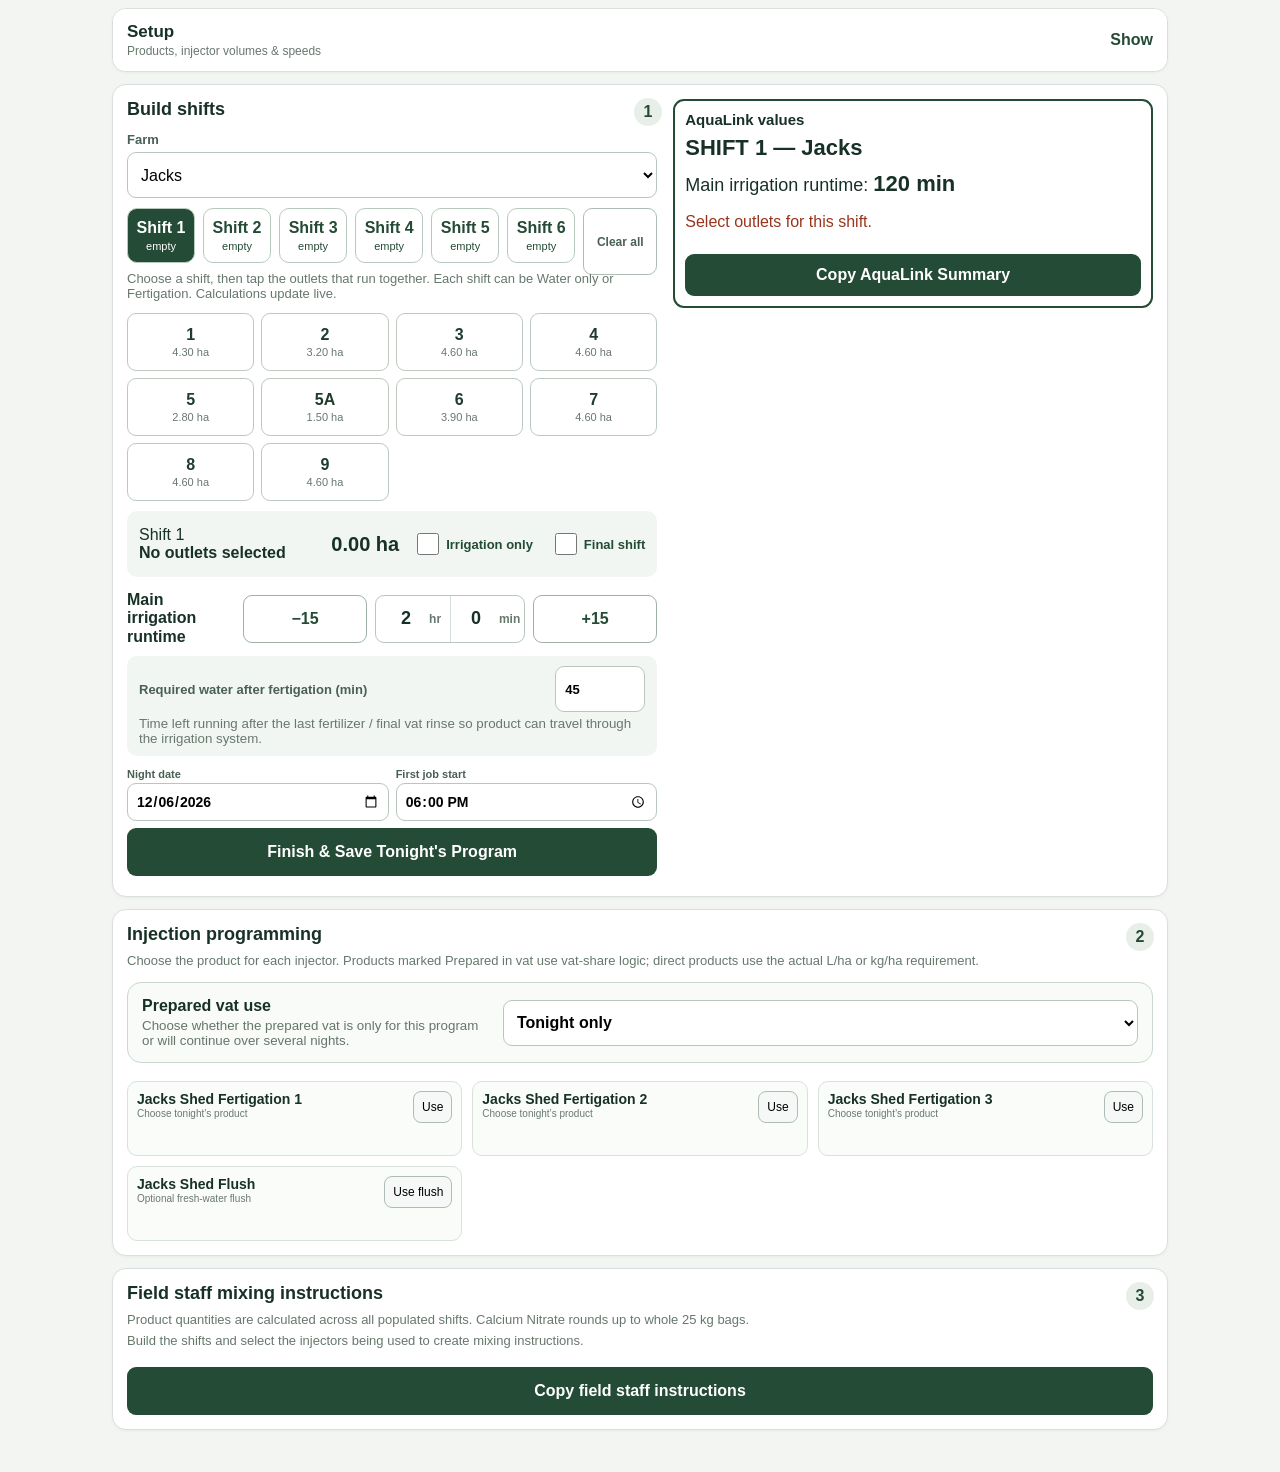
==== quick-planner.html @ d142fcf9 "Add files via upload" ====
<!doctype html><html lang="en"><head><meta charset="utf-8"><meta name="viewport" content="width=device-width,initial-scale=1,viewport-fit=cover"><meta name="theme-color" content="#244B35"><title>Quick Runtime Planner — Multi-Night Vat Test 1</title><link rel="stylesheet" href="quick.css?v=mnv1-20261001"></head><body>
<header><div class="brand">DD Produce</div><div><h1>Quick Runtime Planner</h1><p>Shifts → vat share → injector runtimes → AquaLink</p></div></header><main>
<section class="card setupCard"><button id="setupToggle" class="setupToggle"><span><strong>Setup</strong><small>Products, injector volumes & speeds</small></span><b>Show</b></button><div id="setupPanel" class="setupPanel"><div class="setupProducts"><h2>Products</h2><p class="hint">Add products once, then choose them on any injector.</p><div id="productSetup"></div><button id="addProduct" class="secondary">+ Add product</button></div><h2>Injectors</h2><p class="hint">Physical injector settings. Product can be changed for tonight without changing the injector.</p><div id="setupInjectors"></div></div></section>
<section class="card plannerCard"><div class="step">1</div><div class="outletPane"><h2>Build shifts</h2><label>Farm</label><select id="farm"></select><div class="shiftTabsRow"><div id="shiftTabs" class="shiftTabs"></div><button id="clearShifts" class="clearShiftsCompact" type="button">Clear all</button></div><p class="hint">Choose a shift, then tap the outlets that run together. Each shift can be Water only or Fertigation. Calculations update live.</p><div id="outlets" class="outlets"></div><div id="shiftSummary" class="shiftSummary"></div><div class="irrigationCtl"><b>Main irrigation runtime</b><button id="rtMinus" class="secondary">−15</button><div class="durationInput" aria-label="Irrigation duration"><label><input id="rtHours" type="number" inputmode="numeric" min="0" max="23" step="1" value="2"><span>hr</span></label><label><input id="rtMinutes" type="number" inputmode="numeric" min="0" max="59" step="1" value="0"><span>min</span></label></div><button id="rtPlus" class="secondary">+15</button></div><div class="postWaterCtl"><label>Required water after fertigation (min)<input id="postWater" type="number" min="0" step="5" value="45"></label><small>Time left running after the last fertilizer / final vat rinse so product can travel through the irrigation system.</small></div><div class="quickSaveBar"><div class="quickSaveMeta"><label>Night date<input id="saveNightDate" type="date"></label><label>First job start<input id="saveStartTime" type="time" value="18:00"></label></div><button id="finishSave" class="primary finishSaveTop">Finish &amp; Save Tonight's Program</button><div id="saveStatus" class="saveStatusInline"></div></div></div><aside class="inlineResult"><h3>AquaLink values</h3><div id="result"></div><button id="copy" class="primary">Copy AquaLink Summary</button></aside></section>
<section class="card"><div class="step">2</div><h2>Injection programming</h2><p class="hint">Choose the product for each injector. Products marked Prepared in vat use vat-share logic; direct products use the actual L/ha or kg/ha requirement.</p>
<div class="quickVatMode" id="quickVatMode"><div class="quickVatModeHead"><div><strong>Prepared vat use</strong><small>Choose whether the prepared vat is only for this program or will continue over several nights.</small></div><select id="vatUseMode"><option value="tonight">Tonight only</option><option value="multi">Multi-night vat</option></select></div><div id="multiVatPanel" class="multiVatPanel hidden"><div class="multiVatTitle"><div><strong>Outlets this multi-night vat is prepared for</strong><small>Select every outlet that will receive a share of this vat, even if it will be fertigated on another night.</small></div><div id="multiVatCount" class="multiVatCount">0 outlets · 0.00 ha</div></div><div id="multiVatOutlets" class="multiVatOutlets"></div><div id="multiVatStatus" class="multiVatStatus"></div></div></div>
<div id="injectors"></div><div id="injectionOrderBox" class="injectionOrderBox"></div></section>
<section class="card fieldStaffCard"><div class="step">3</div><h2>Field staff mixing instructions</h2><p class="hint">Product quantities are calculated across all populated shifts. Calcium Nitrate rounds up to whole 25 kg bags.</p><div id="fieldStaffResult"></div><button id="copyFieldStaff" class="primary">Copy field staff instructions</button></section>

</main><script src="quick.js?v=mnv1-20261001"></script></body></html>
---- quick.css ----
*{box-sizing:border-box}body{margin:0;background:#f3f5f2;color:#183126;font-family:-apple-system,BlinkMacSystemFont,"Segoe UI",sans-serif;font-size:16px}header{background:#244b35;color:white;padding:18px max(16px,env(safe-area-inset-left));display:flex;gap:14px;align-items:center;position:sticky;top:0;z-index:5;box-shadow:0 2px 8px #0002}.brand{border:2px solid #fff;border-radius:8px;padding:7px 8px;font-weight:800;font-size:12px;white-space:nowrap}h1{font-size:21px;margin:0}header p{margin:3px 0 0;opacity:.85;font-size:12px}main{max-width:620px;margin:auto;padding:12px 12px calc(30px + env(safe-area-inset-bottom))}.card{background:white;border:1px solid #d9e0db;border-radius:14px;padding:14px;margin-bottom:12px;box-shadow:0 1px 3px #0000000c;position:relative}.step{position:absolute;right:13px;top:13px;width:28px;height:28px;border-radius:50%;display:grid;place-items:center;background:#e8efe9;color:#244b35;font-weight:800}.card h2{font-size:18px;margin:0 38px 12px 0}label{display:block;font-size:13px;font-weight:700;margin:8px 0 5px;color:#496054}select,input,button{font:inherit}select,input{width:100%;min-height:46px;border:1px solid #b9c6bd;border-radius:9px;background:#fff;padding:9px}.outlets{display:grid;grid-template-columns:repeat(4,1fr);gap:7px;margin-top:12px}.outlet{min-height:58px;border:1px solid #bdc9c0;background:#fff;border-radius:9px;padding:5px 2px;font-weight:800;color:#1f3c2d}.outlet small{display:block;font-size:11px;font-weight:500;color:#68786e;margin-top:2px}.outlet.on{background:#244b35;color:white;border-color:#244b35}.outlet.on small{color:#dbe6df}.total{margin-top:11px;background:#f0f5f1;border-radius:9px;padding:10px;display:grid;grid-template-columns:1fr minmax(180px,240px);gap:10px;align-items:center}.total>div:first-child{display:grid;grid-template-columns:1fr auto;gap:2px 8px}.total span{font-size:12px}.total strong{grid-row:2}.total b{grid-row:1/3;grid-column:2;align-self:center;font-size:18px}.runtimeCompact{border-left:1px solid #d5dfd8;padding-left:10px}.runtimeMini{display:grid;grid-template-columns:44px 1fr 44px;gap:4px;margin-top:3px}.runtimeMini select{min-height:38px;padding:5px}.runtimeMini button{border:1px solid #b9c6bd;background:#f7f9f7;border-radius:8px;font-weight:700;min-height:38px}.hint{font-size:13px;color:#66786c;margin:-4px 0 10px}.inj{border-top:1px solid #e1e6e2;padding:12px 0}.inj:first-child{border-top:0}.injHead{display:flex;justify-content:space-between;align-items:center;gap:10px}.injHead strong{font-size:16px}.toggle{width:auto;min-height:38px;padding:7px 12px;border:1px solid #aebdb3;background:#f5f8f6;border-radius:8px}.toggle.on{background:#244b35;color:#fff}.injBody{display:none}.inj.active .injBody{display:block}.two{display:grid;grid-template-columns:1fr 1fr;gap:8px}.calc{margin-top:9px;background:#f1f5f2;border-radius:9px;padding:10px;font-size:13px}.calc strong{font-size:17px}.warning{color:#9b341d}.result{border:2px solid #244b35}.aquaHead{font-size:17px;font-weight:800;margin-bottom:8px}.aquaLine{display:grid;grid-template-columns:1fr auto;gap:6px;padding:9px 0;border-top:1px solid #dce4de}.aquaLine:first-of-type{border-top:0}.aquaLine b{font-size:18px}.primary,.secondary{width:100%;min-height:48px;border-radius:9px;margin-top:9px;font-weight:800}.primary{background:#244b35;color:#fff;border:0}.secondary{background:#fff;color:#244b35;border:1px solid #9fb0a5}@media(max-width:390px){main{padding-left:8px;padding-right:8px}.card{padding:12px}.outlets{grid-template-columns:repeat(4,1fr);gap:5px}.total{grid-template-columns:1fr}.runtimeCompact{border-left:0;border-top:1px solid #d5dfd8;padding:8px 0 0}.two{grid-template-columns:1fr}}

.orderTitle{margin-top:10px;padding-top:10px;border-top:1px solid #dce4de;font-size:13px;font-weight:800;color:#496054}.orderRow{display:grid;grid-template-columns:28px 1fr 40px 40px;gap:6px;align-items:center;padding:6px 0}.orderRow>b{width:28px;height:28px;border-radius:50%;display:grid;place-items:center;background:#244b35;color:#fff}.orderRow span{font-weight:750}.orderRow small{display:block;font-size:11px;font-weight:500;color:#68786e;margin-top:1px}.orderRow button{min-height:38px;border:1px solid #b9c6bd;background:#f7f9f7;border-radius:8px;font-size:20px;font-weight:800;color:#244b35}.orderRow button:disabled{opacity:.25}

.aquaTable{width:100%;border-collapse:collapse;margin-top:8px}.aquaTable th,.aquaTable td{padding:9px 5px;border-top:1px solid #dce4de;text-align:left}.aquaTable th{font-size:12px;color:#66786c}.aquaTable td.num,.aquaTable th.num{text-align:right;font-weight:800}.aquaTable td.num{font-size:18px}.aquaTable small{display:block;color:#68786e;margin-top:2px}.aquaNote{font-size:12px;color:#66786c;margin:8px 0 0}
.setupCard{padding:0;overflow:hidden}.setupToggle{width:100%;border:0;background:#fff;padding:13px 14px;display:flex;justify-content:space-between;align-items:center;text-align:left;color:#183126}.setupToggle span{display:flex;flex-direction:column}.setupToggle strong{font-size:17px}.setupToggle small{font-size:12px;color:#68786e;margin-top:2px}.setupToggle b{color:#244b35}.setupPanel{display:none;border-top:1px solid #e1e6e2;padding:14px}.setupPanel.open{display:block}.setupInj{padding:10px 0;border-top:1px solid #e1e6e2}.setupInj:first-of-type{border-top:0}.setupInj>strong{font-size:15px}.setupInj input,.setupInj select{min-height:42px}.flushOnly .calc{color:#496054}.inj input[readonly]{background:#f2f5f2;color:#53665a}
.inlineResult{margin-top:10px;border:2px solid #244b35;border-radius:11px;padding:10px}.inlineResult h3{font-size:15px;margin:0 0 7px}.inlineResult .primary,.inlineResult .secondary{min-height:42px;margin-top:7px}.inlineResult .aquaTable td,.inlineResult .aquaTable th{padding:7px 4px}

/* Build 6: iPad split view + prepared-vat allocation */
.vatPlan{margin-top:10px;border:1px solid #d5dfd8;border-radius:10px;padding:10px;background:#f8faf8}.vatPlanHead{display:flex;justify-content:space-between;gap:10px;align-items:baseline}.vatPlanHead strong{font-size:14px}.vatPreparedSummary{font-size:12px;font-weight:700;color:#496054}.vatOutlets{display:grid;grid-template-columns:repeat(5,1fr);gap:5px;margin-top:8px}.vatOutlet{min-height:46px;border:1px solid #bdc9c0;background:#fff;border-radius:8px;font-weight:800;color:#1f3c2d;padding:4px 2px}.vatOutlet small{display:block;font-size:9px;font-weight:500;color:#68786e}.vatOutlet.on{background:#244b35;color:#fff;border-color:#244b35}.vatOutlet.on small{color:#dbe6df}.vatHelp{font-size:11px;color:#68786e;margin:7px 0 0}.outletPane>.secondary{min-height:40px;margin-top:8px}
@media(min-width:760px){main{max-width:1080px}.plannerCard{display:grid;grid-template-columns:minmax(0,1.05fr) minmax(360px,.95fr);gap:16px;align-items:start}.plannerCard .step{left:calc(50% - 6px);right:auto}.outletPane{min-width:0}.inlineResult{margin-top:0;position:sticky;top:92px;min-width:0}.inlineResult .aquaTable td.num{font-size:16px}.inlineResult .orderRow{grid-template-columns:28px 1fr 38px 38px}.outlets{grid-template-columns:repeat(4,1fr)}}
@media(max-width:520px){.vatOutlets{grid-template-columns:repeat(4,1fr)}}

/* Build 7: compact injector cards + working prepared-vat state */
.inj{padding:9px 0}.injHead strong{font-size:15px}.injBody{padding-top:4px}.injBody label{font-size:11px;margin:4px 0 3px}.injBody select,.injBody input{min-height:36px;padding:5px 8px;font-size:14px}.injBody .two{gap:6px}.injBody .calc{margin-top:6px;padding:7px 9px;line-height:1.3}.injBody .calc strong{font-size:15px}.injBody .calc span{font-size:11px;color:#68786e}.toggle{min-height:34px;padding:5px 10px}.vatPlan{padding:7px;margin-top:6px}.vatOutlets{margin-top:6px}.vatOutlet{min-height:40px}.vatOutlet.used{background:#dfe9e2;color:#244b35;border-color:#8fa99a}.vatOutlet.used small{color:#587064}.vatStatus{display:flex;flex-wrap:wrap;gap:5px 12px;margin-top:7px;font-size:11px;color:#496054}.vatActions{display:flex;gap:6px;margin-top:7px}.vatActions button{min-height:34px;border-radius:7px;border:1px solid #aebdb3;background:#fff;color:#244b35;font-size:12px;font-weight:700;padding:5px 8px}.vatActions .markUsed{background:#244b35;color:#fff}.vatHelp{margin-top:5px}.solutionWrap label{margin-top:5px}
@media(min-width:760px){.inj.active .injBody{display:grid;grid-template-columns:1fr 1fr;gap:5px 10px;align-items:start}.inj.active .injBody>.two{display:contents}.inj.active .injBody>.vatPlan,.inj.active .injBody>.solutionWrap,.inj.active .injBody>.calc{grid-column:1/-1}.inj.active .injBody>.two>div{min-width:0}.inj.active .injBody>.two>input[type=hidden]{display:none}.vatOutlets{grid-template-columns:repeat(6,1fr)}}
/* Build 8: ordered fertigation runs using Injector Times spreadsheet logic */
.runHint{margin-top:0}.addRun{min-height:42px;margin-top:9px}.runs{margin-top:10px}.runEmpty{margin:8px 0}.runRow{display:grid;grid-template-columns:28px 1fr 34px 34px 34px;gap:5px;align-items:center;padding:5px;border:1px solid #d8e1da;border-radius:9px;margin-bottom:5px;background:#fafcfa}.runRow.active{border:2px solid #244b35;background:#f2f7f3}.runRow>b{width:26px;height:26px;border-radius:50%;display:grid;place-items:center;background:#244b35;color:white}.runPick{border:0;background:transparent;text-align:left;color:#183126;padding:2px}.runPick span{display:block;font-weight:800}.runPick small{display:block;color:#68786e}.runMove,.runDelete{min-height:34px;border:1px solid #bdc9c0;border-radius:7px;background:#fff;color:#244b35;font-weight:800}.runDelete{font-size:20px}.runMove:disabled{opacity:.25}.runTotal{display:flex;justify-content:space-between;padding:7px 5px;font-size:13px;border-top:1px solid #d8e1da;margin-top:6px}.runFocus{background:#eef4ef;border-radius:8px;padding:8px;margin-bottom:7px}.runFocus strong,.runFocus span{display:block}.runFocus span{font-size:12px;color:#5d7064;margin-top:2px}.compactInj{padding:7px 0}.compactInj .injHead>div small{display:block;color:#68786e;font-size:11px;margin-top:1px}.compactInj.active .injBody{display:grid;grid-template-columns:repeat(4,1fr);gap:6px;align-items:end}.compactInj .injBody label{margin:0}.compactInj .calc{grid-column:1/-1;margin:0;padding:6px 8px}.setupGrid{display:grid;grid-template-columns:repeat(2,1fr);gap:6px}.setupGrid label{margin:3px 0}.setupGrid input{min-height:38px;padding:5px 7px}.plannerCard .total{grid-template-columns:1fr}.plannerCard .total>div:first-child{grid-template-columns:1fr auto}.plannerCard .total b{grid-row:1/3;grid-column:2}
@media(max-width:700px){.compactInj.active .injBody{grid-template-columns:1fr 1fr}.setupGrid{grid-template-columns:1fr}.runRow{grid-template-columns:26px 1fr 32px 32px 32px}.plannerCard{display:block}.inlineResult{margin-top:10px}}
/* Build 10.1 - per-run irrigation runtime */
.runRuntime{display:flex;align-items:center;gap:6px;margin-left:auto;padding-left:8px}
.runRuntime small{font-size:12px;color:#66766d;white-space:nowrap}
.runRuntime button{min-width:36px;height:36px;padding:0 8px;border:1px solid #bfd0c5;border-radius:9px;background:#fff;color:#1672df;font-weight:700;font-size:15px}
.runRuntime input{width:66px;height:36px;border:1px solid #bfd0c5;border-radius:9px;padding:0 7px;text-align:center;font-weight:700;font-size:15px}
.mainRuntimeLine{display:flex;justify-content:space-between;align-items:center;padding:10px 4px;border-bottom:1px solid #dbe4de;font-size:16px}
.mainRuntimeLine b{font-size:20px}
@media(max-width:700px){.runRow{flex-wrap:wrap}.runRuntime{width:100%;margin:5px 0 0 40px;padding:0}.runRuntime small{min-width:72px}}
/* Excel Shift Build 1 */
.shiftTabs{display:grid;grid-template-columns:repeat(6,1fr);gap:8px;margin:12px 0}.shiftTab{border:1px solid #b8c9bd;background:#fff;border-radius:10px;padding:10px 4px;font-weight:800;color:#244b35}.shiftTab.active{background:#244b35;color:#fff}.shiftTab small{display:block;font-size:11px;font-weight:500;margin-top:3px}.shiftSummary{margin:10px 0 14px;padding:10px 12px;border-radius:10px;background:#f1f6f2;display:flex;justify-content:space-between;gap:10px;align-items:center}.shiftSummary strong{display:block}.shiftSummary .ha{font-size:20px;font-weight:800}.irrigationCtl{display:flex;gap:7px;align-items:center;margin-top:10px}.irrigationCtl input{width:95px;text-align:center}.irrigationCtl button{min-width:48px}.productAmount small{display:block;color:#6c7b71;font-size:12px}.aquaSimple{width:100%;border-collapse:collapse;margin-top:12px}.aquaSimple th,.aquaSimple td{padding:12px 7px;border-bottom:1px solid #dbe3dd;text-align:left}.aquaSimple th:nth-child(3),.aquaSimple th:nth-child(4),.aquaSimple td:nth-child(3),.aquaSimple td:nth-child(4){text-align:right;white-space:nowrap}.aquaSimple th{font-size:13px}.aquaSimple td{font-size:16px}.aquaSimple .productAmount{font-size:14px}.shiftTitle{font-size:22px;font-weight:800;margin:4px 0}.mainIrr{font-size:18px;margin:10px 0 6px}.mainIrr b{font-size:22px}.setupProducts{border-bottom:1px solid #dbe3dd;margin-bottom:18px;padding-bottom:16px}.productRow{display:grid;grid-template-columns:2fr 1fr 1fr auto;gap:8px;align-items:end;margin:8px 0}.productRow input,.productRow select{width:100%}.deleteProduct{height:44px}.productSelect{width:100%}
@media(max-width:700px){.shiftTabs{grid-template-columns:repeat(3,1fr)}.productRow{grid-template-columns:1fr 1fr}.aquaSimple th,.aquaSimple td{padding:9px 4px;font-size:13px}.aquaSimple th{font-size:11px}.plannerCard{display:block}.inlineResult{margin-top:14px}}

/* Excel Shift Build 2 - user controlled injection order */
.injectionOrderBox{margin-top:12px;border-top:1px solid #dbe3dd;padding-top:10px}
.injectionOrderBox:empty{display:none}
.orderControlTitle{margin-bottom:5px}.orderControlTitle strong{display:block;font-size:15px}.orderControlTitle small{display:block;color:#68786e;font-size:11px;margin-top:2px}
.orderControlRow{display:grid;grid-template-columns:28px 1fr 38px 38px;gap:6px;align-items:center;padding:5px 0}
.orderControlRow>b{width:26px;height:26px;border-radius:50%;display:grid;place-items:center;background:#244b35;color:#fff}
.orderControlRow span{font-weight:800}.orderControlRow span small{display:block;font-weight:500;color:#68786e;font-size:11px}
.orderControlRow button{height:36px;border:1px solid #b9c6bd;background:#fff;border-radius:8px;color:#244b35;font-size:18px;font-weight:800}
.orderControlRow button:disabled{opacity:.25}

.finalShiftCtl{margin-top:12px;border:1px solid #b8cbbf;border-radius:12px;padding:10px 12px;background:#f7faf8}.finalShiftCtl label{display:flex;align-items:center;gap:10px;margin:0;cursor:pointer}.finalShiftCtl input{width:22px;height:22px;flex:0 0 auto}.finalShiftCtl span{display:flex;flex-direction:column;gap:2px}.finalShiftCtl small{font-weight:400;color:#6d7d73}.shiftTab.final{box-shadow:inset 0 0 0 2px #24583b}.shiftTab em{display:block;font-size:10px;font-style:normal;letter-spacing:.06em;margin-top:2px}

/* Excel Shift Build 4 - field staff mixing instructions */
.fieldStaffCard{margin-top:12px}.staffFarm{font-size:20px;font-weight:800;margin:2px 0 8px}.staffLine{display:grid;grid-template-columns:minmax(180px,1fr) minmax(220px,1fr);gap:14px;padding:10px 4px;border-top:1px solid #dbe3dd;align-items:center}.staffLine strong,.staffLine small{display:block}.staffLine small{color:#68786e;margin-top:2px}.staffLine>span:last-child{text-align:right}.staffLine>span:last-child small{font-size:11px}.staffOutlets{margin-top:10px;background:#f1f6f2;border-radius:9px;padding:10px}.staffOutlets b,.staffOutlets span{display:block}.staffOutlets span{margin-top:3px}.fieldStaffCard .primary{max-width:100%}@media(max-width:600px){.staffLine{grid-template-columns:1fr}.staffLine>span:last-child{text-align:left}}
.preparedCheck{display:flex!important;align-items:center;gap:8px;border:1px solid #c4d1c8;border-radius:9px;padding:7px 9px;min-height:44px}.preparedCheck input{width:20px!important;height:20px}.preparedCheck span{display:flex;flex-direction:column}.preparedCheck small{font-size:10px;color:#6c7b71}.directProduct .vatOnly,.directProduct .rinseField{display:none!important}.postWaterCtl{margin-top:10px;padding:10px 12px;border-radius:10px;background:#f1f6f2}.postWaterCtl label{display:flex;align-items:center;justify-content:space-between;gap:10px;margin:0;font-weight:700}.postWaterCtl input{width:90px}.postWaterCtl small{display:block;color:#68786e;margin-top:4px}.finishRule{margin:8px 0;font-size:14px}.finishOK{margin-top:10px;padding:8px 10px;border-radius:8px;background:#edf6ef;font-size:13px}.irrigationCtl input[type=time]{width:118px;min-height:44px;font-size:18px;text-align:center}

/* Build 5.2 — compact setup + true irrigation duration (not time of day) */
.irrigationCtl{display:grid;grid-template-columns:minmax(92px,1fr) minmax(92px,1.15fr) minmax(150px,1.25fr) minmax(92px,1.15fr);gap:8px;align-items:center}
.irrigationCtl>b{line-height:1.15}
.irrigationCtl .secondary{margin:0;min-height:48px}
.durationInput{display:grid;grid-template-columns:1fr 1fr;border:1px solid #b9c6bd;border-radius:9px;background:#fff;overflow:hidden;min-height:48px}
.durationInput label{margin:0;display:flex;align-items:center;justify-content:center;gap:3px;color:#183126;min-width:0}
.durationInput label+label{border-left:1px solid #d7dfd9}
.durationInput input{border:0;border-radius:0;padding:5px 0 5px 5px;min-height:46px;width:2.5em;text-align:right;font-size:18px;font-weight:800;background:transparent;color:#183126}
.durationInput input:focus{outline:2px solid #5aa4e8;outline-offset:-2px}
.durationInput span{font-size:12px;font-weight:800;color:#68786e;margin-right:4px}

/* Product setup: use the width instead of tall stacked cards */
.productRow{grid-template-columns:minmax(170px,2fr) minmax(90px,.8fr) minmax(105px,.9fr) minmax(170px,1.25fr) 44px;gap:8px;align-items:end;margin:5px 0;padding:5px 0;border-bottom:1px solid #edf1ee}
.productRow:last-child{border-bottom:0}
.productRow label{margin:2px 0}
.productRow input,.productRow select{min-height:40px;padding:6px 8px}
.productRow .preparedCheck{min-height:40px;padding:5px 8px;margin:2px 0}
.productRow .preparedCheck span b{font-size:13px}
.productRow .preparedCheck small{line-height:1.1}
.productRow .deleteProduct{width:44px;height:40px;min-height:40px;margin:2px 0 0;padding:0}
.setupProducts{margin-bottom:12px;padding-bottom:10px}
.setupProducts .secondary{min-height:40px;margin-top:6px}

@media(max-width:700px){
  .productRow{grid-template-columns:minmax(0,1.5fr) minmax(78px,.7fr) minmax(90px,.8fr);gap:6px;padding:7px 0}
  .productRow .preparedCheck{grid-column:1/3}
  .productRow .deleteProduct{grid-column:3;grid-row:2;width:100%}
  .irrigationCtl{grid-template-columns:1fr minmax(128px,1.2fr) 1fr;gap:7px}
  .irrigationCtl>b{grid-column:1/-1;margin-bottom:0}
}
@media(max-width:430px){
  .setupPanel{padding:10px}
  .setupProducts h2{margin-bottom:7px}
  .setupProducts .hint{margin-bottom:5px}
  .productRow{grid-template-columns:minmax(0,1fr) minmax(74px,.58fr);gap:5px}
  .productRow label:nth-child(1){grid-column:1}
  .productRow label:nth-child(2){grid-column:2}
  .productRow label:nth-child(3){grid-column:1}
  .productRow .preparedCheck{grid-column:2;margin:2px 0;align-self:stretch}
  .productRow .preparedCheck small{display:none}
  .productRow .deleteProduct{grid-column:1/-1;grid-row:auto;height:34px;min-height:34px}
  .irrigationCtl{grid-template-columns:minmax(82px,1fr) minmax(130px,1.2fr) minmax(82px,1fr)}
  .irrigationCtl .secondary{min-width:0;padding:7px 4px}
  .durationInput input{font-size:17px;width:2.25em}
}

/* Build 5.3 — compact final-shift control in shift summary */
.shiftSummaryActions{display:flex;align-items:center;justify-content:flex-end;gap:18px;margin-left:auto}
.finalShiftInline{display:flex!important;align-items:center;gap:7px;margin:0!important;white-space:nowrap;font-weight:800;color:#244b35;cursor:pointer}
.finalShiftInline input{width:22px!important;height:22px!important;margin:0;flex:0 0 auto}
@media(max-width:600px){.shiftSummary{align-items:center}.shiftSummaryActions{gap:10px}.shiftSummary .ha{font-size:17px}.finalShiftInline span{font-size:13px}}
@media(max-width:390px){.shiftSummary{gap:6px;padding:9px}.shiftSummaryActions{gap:7px}.finalShiftInline span{font-size:12px}.finalShiftInline input{width:20px!important;height:20px!important}}
.waterOnlyCard,.saveProgramCard{position:relative}.waterToggle{display:flex;align-items:center;gap:10px;font-size:18px;margin:10px 0 14px}.waterToggle input{width:24px;height:24px}.saveProgramInputs{display:flex;gap:12px;flex-wrap:wrap;margin:12px 0}.saveProgramInputs label{min-width:180px;flex:1}.saveProgramInputs input{width:100%;box-sizing:border-box;margin-top:5px}.saveProgramCard .primary{width:100%;font-size:18px;padding:15px}.waterOnlyCard .outlets{margin:12px 0}

/* Integration Build 3 */
.shiftTab.waterShift{background:#eef4f0;box-shadow:inset 0 0 0 2px #6f8d79}.shiftTab.waterShift.active{background:#24583b;color:#fff}.irrigationOnlyInline{padding-right:4px}.waterOnlyResult{margin-top:12px;padding:14px;border-radius:10px;background:#eef4f0;color:#244b35;font-size:16px}.waterOnlyResult b{font-size:18px}.saveProgramCard{position:relative}

/* Integration Build 3.2: clearer shift-card summary */
.shiftTab .shiftOutlets{display:block;font-size:16px;line-height:1.05;margin-top:3px;font-weight:900}

/* Integration Build 3.3 — compact injector columns + save action beside shift building */
.shiftTabsRow{display:flex;gap:8px;align-items:stretch;margin-top:10px}.shiftTabsRow .shiftTabs{flex:1;margin-top:0}.clearShiftsCompact{width:auto;min-width:74px;min-height:100%;margin:0;border:1px solid #aebdb3;border-radius:9px;background:#fff;color:#496054;font-size:12px;font-weight:800;padding:5px 9px;white-space:nowrap}.quickSaveBar{margin-top:12px}.quickSaveMeta{display:grid;grid-template-columns:1fr 1fr;gap:7px;margin-bottom:7px}.quickSaveMeta label{margin:0;font-size:11px}.quickSaveMeta input{min-height:38px;padding:5px 8px;font-size:14px;margin-top:3px}.finishSaveTop{margin-top:0;font-size:16px}.saveStatusInline{font-size:12px;color:#496054;margin-top:6px}.saveProgramCard{display:none!important}

/* Three compact injector cards across an iPad/laptop. Only active cards expand. */
@media(min-width:760px){#injectors{display:grid;grid-template-columns:repeat(3,minmax(0,1fr));gap:10px;align-items:start}#injectors .inj{border:1px solid #d8e1da;border-radius:10px;padding:9px;background:#fafcfa;min-width:0}#injectors .inj:first-child{border-top:1px solid #d8e1da}#injectors .injHead{align-items:flex-start;min-height:55px}#injectors .injHead strong{font-size:14px;line-height:1.15;display:block}#injectors .injHead>div small{font-size:10px;line-height:1.2}#injectors .toggle{min-height:32px;padding:4px 8px;font-size:12px;flex:0 0 auto}#injectors .inj.active .injBody{display:block;padding-top:5px}#injectors .injBody label{display:grid;grid-template-columns:88px minmax(0,1fr);align-items:center;gap:5px;font-size:11px;margin:4px 0}#injectors .injBody label select,#injectors .injBody label input{min-height:34px;padding:4px 6px;font-size:13px}#injectors .calc{margin-top:6px;padding:6px 7px;font-size:11px;line-height:1.25}#injectors .calc b{font-size:13px}.injectionOrderBox{margin-top:9px}}
@media(max-width:759px){.shiftTabsRow{display:block}.clearShiftsCompact{margin-top:7px;min-height:38px}.quickSaveMeta{grid-template-columns:1fr 1fr}}
@media(max-width:430px){.quickSaveMeta{grid-template-columns:1fr}.finishSaveTop{font-size:15px}}

/* Integration Build 3.4 — embedded planner uses the parent app header */
header{display:none!important}
main{padding-top:8px}

/* Multi-night prepared vat test */
.quickVatMode{margin:14px 0 18px;padding:14px;border:1px solid #cbd8ce;border-radius:14px;background:#f8fbf8}.quickVatModeHead{display:flex;align-items:center;justify-content:space-between;gap:16px}.quickVatModeHead>div{display:flex;flex-direction:column;gap:3px}.quickVatModeHead small,.multiVatTitle small{color:#66756a}.quickVatModeHead select{min-width:190px;font-weight:700}.multiVatPanel{margin-top:14px;padding-top:14px;border-top:1px solid #dbe4dd}.multiVatPanel.hidden{display:none}.multiVatTitle{display:flex;justify-content:space-between;gap:12px;align-items:flex-start}.multiVatTitle>div{display:flex;flex-direction:column;gap:3px}.multiVatCount{font-weight:800;white-space:nowrap}.multiVatOutlets{display:grid;grid-template-columns:repeat(5,minmax(0,1fr));gap:8px;margin-top:12px}.multiVatOutlet{padding:10px 6px;border:1px solid #bccbc0;border-radius:10px;background:white;font-weight:800}.multiVatOutlet small{display:block;font-weight:500;margin-top:3px}.multiVatOutlet.on{outline:3px solid #315d40;background:#eef6f0}.multiVatOutlet.done{opacity:.65}.multiVatStatus{margin-top:10px;padding:10px;border-radius:9px;background:#edf4ee}@media(max-width:800px){.multiVatOutlets{grid-template-columns:repeat(3,minmax(0,1fr))}.quickVatModeHead,.multiVatTitle{align-items:stretch;flex-direction:column}.quickVatModeHead select{width:100%}}
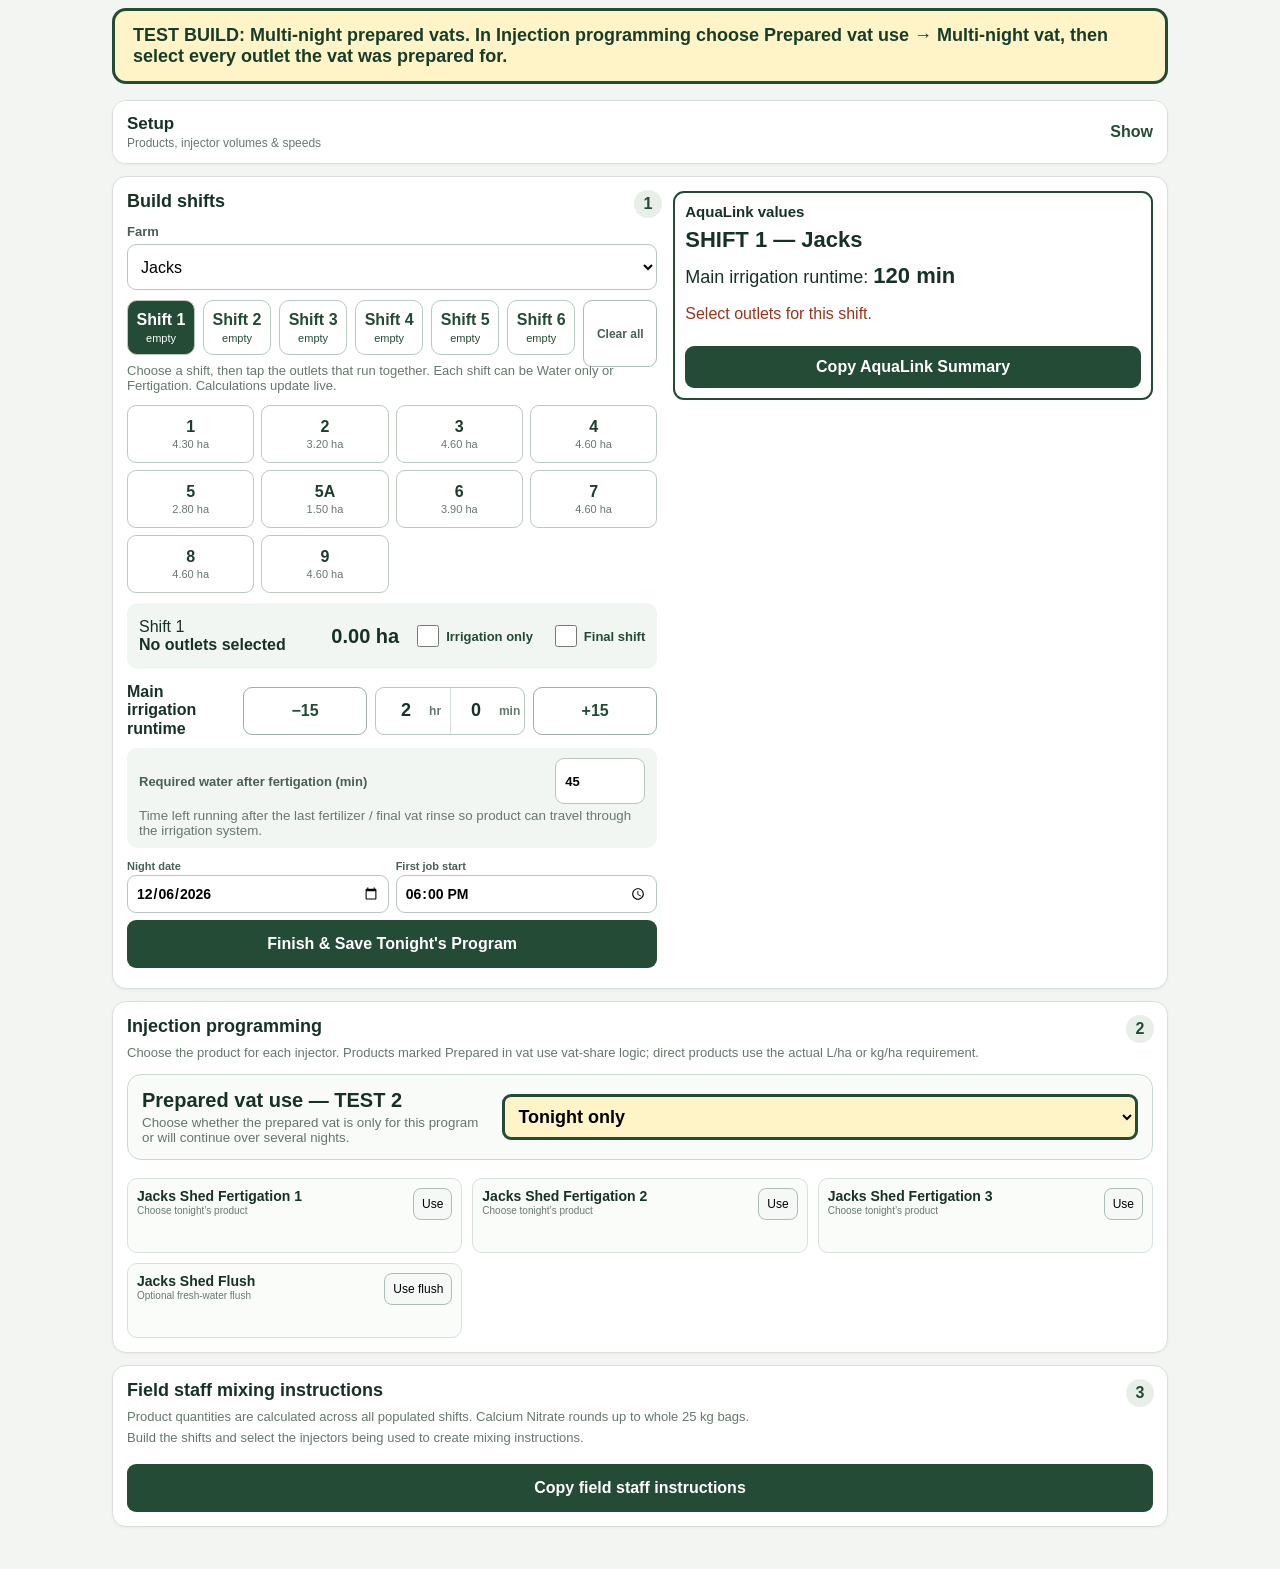
==== commit d9e24bd1: "Add files via upload" ====
--- a/quick-planner.html
+++ b/quick-planner.html
@@ -1,10 +1,10 @@
-<!doctype html><html lang="en"><head><meta charset="utf-8"><meta name="viewport" content="width=device-width,initial-scale=1,viewport-fit=cover"><meta name="theme-color" content="#244B35"><title>Quick Runtime Planner — Multi-Night Vat Test 1</title><link rel="stylesheet" href="quick.css?v=mnv1-20261001"></head><body>
-<header><div class="brand">DD Produce</div><div><h1>Quick Runtime Planner</h1><p>Shifts → vat share → injector runtimes → AquaLink</p></div></header><main>
+<!doctype html><html lang="en"><head><meta charset="utf-8"><meta name="viewport" content="width=device-width,initial-scale=1,viewport-fit=cover"><meta name="theme-color" content="#244B35"><title>MULTI-NIGHT VAT TEST 2 — Quick Runtime Planner</title><link rel="stylesheet" href="quick.css?v=mnv-test-2-20261001"></head><body>
+<header><div class="brand">DD Produce</div><div><h1>Quick Runtime Planner</h1><p>Shifts → vat share → injector runtimes → AquaLink</p></div><div style="margin-left:auto;padding:10px 16px;border:3px solid #244B35;border-radius:12px;background:#fff4c7;color:#244B35;font-weight:900;font-size:18px;white-space:nowrap">MULTI-NIGHT VAT TEST 2</div></header><main><div style="margin:0 0 16px;padding:14px 18px;border:3px solid #244B35;border-radius:14px;background:#fff4c7;color:#173c29;font-size:18px;font-weight:800">TEST BUILD: Multi-night prepared vats. In Injection programming choose <b>Prepared vat use → Multi-night vat</b>, then select every outlet the vat was prepared for.</div>
 <section class="card setupCard"><button id="setupToggle" class="setupToggle"><span><strong>Setup</strong><small>Products, injector volumes & speeds</small></span><b>Show</b></button><div id="setupPanel" class="setupPanel"><div class="setupProducts"><h2>Products</h2><p class="hint">Add products once, then choose them on any injector.</p><div id="productSetup"></div><button id="addProduct" class="secondary">+ Add product</button></div><h2>Injectors</h2><p class="hint">Physical injector settings. Product can be changed for tonight without changing the injector.</p><div id="setupInjectors"></div></div></section>
 <section class="card plannerCard"><div class="step">1</div><div class="outletPane"><h2>Build shifts</h2><label>Farm</label><select id="farm"></select><div class="shiftTabsRow"><div id="shiftTabs" class="shiftTabs"></div><button id="clearShifts" class="clearShiftsCompact" type="button">Clear all</button></div><p class="hint">Choose a shift, then tap the outlets that run together. Each shift can be Water only or Fertigation. Calculations update live.</p><div id="outlets" class="outlets"></div><div id="shiftSummary" class="shiftSummary"></div><div class="irrigationCtl"><b>Main irrigation runtime</b><button id="rtMinus" class="secondary">−15</button><div class="durationInput" aria-label="Irrigation duration"><label><input id="rtHours" type="number" inputmode="numeric" min="0" max="23" step="1" value="2"><span>hr</span></label><label><input id="rtMinutes" type="number" inputmode="numeric" min="0" max="59" step="1" value="0"><span>min</span></label></div><button id="rtPlus" class="secondary">+15</button></div><div class="postWaterCtl"><label>Required water after fertigation (min)<input id="postWater" type="number" min="0" step="5" value="45"></label><small>Time left running after the last fertilizer / final vat rinse so product can travel through the irrigation system.</small></div><div class="quickSaveBar"><div class="quickSaveMeta"><label>Night date<input id="saveNightDate" type="date"></label><label>First job start<input id="saveStartTime" type="time" value="18:00"></label></div><button id="finishSave" class="primary finishSaveTop">Finish &amp; Save Tonight's Program</button><div id="saveStatus" class="saveStatusInline"></div></div></div><aside class="inlineResult"><h3>AquaLink values</h3><div id="result"></div><button id="copy" class="primary">Copy AquaLink Summary</button></aside></section>
 <section class="card"><div class="step">2</div><h2>Injection programming</h2><p class="hint">Choose the product for each injector. Products marked Prepared in vat use vat-share logic; direct products use the actual L/ha or kg/ha requirement.</p>
-<div class="quickVatMode" id="quickVatMode"><div class="quickVatModeHead"><div><strong>Prepared vat use</strong><small>Choose whether the prepared vat is only for this program or will continue over several nights.</small></div><select id="vatUseMode"><option value="tonight">Tonight only</option><option value="multi">Multi-night vat</option></select></div><div id="multiVatPanel" class="multiVatPanel hidden"><div class="multiVatTitle"><div><strong>Outlets this multi-night vat is prepared for</strong><small>Select every outlet that will receive a share of this vat, even if it will be fertigated on another night.</small></div><div id="multiVatCount" class="multiVatCount">0 outlets · 0.00 ha</div></div><div id="multiVatOutlets" class="multiVatOutlets"></div><div id="multiVatStatus" class="multiVatStatus"></div></div></div>
+<div class="quickVatMode" id="quickVatMode"><div class="quickVatModeHead"><div><strong style="font-size:20px">Prepared vat use — TEST 2</strong><small>Choose whether the prepared vat is only for this program or will continue over several nights.</small></div><select id="vatUseMode" style="border:3px solid #244B35;background:#fff4c7;font-size:18px"><option value="tonight">Tonight only</option><option value="multi">Multi-night vat</option></select></div><div id="multiVatPanel" class="multiVatPanel hidden"><div class="multiVatTitle"><div><strong>Outlets this multi-night vat is prepared for</strong><small>Select every outlet that will receive a share of this vat, even if it will be fertigated on another night.</small></div><div id="multiVatCount" class="multiVatCount">0 outlets · 0.00 ha</div></div><div id="multiVatOutlets" class="multiVatOutlets"></div><div id="multiVatStatus" class="multiVatStatus"></div></div></div>
 <div id="injectors"></div><div id="injectionOrderBox" class="injectionOrderBox"></div></section>
 <section class="card fieldStaffCard"><div class="step">3</div><h2>Field staff mixing instructions</h2><p class="hint">Product quantities are calculated across all populated shifts. Calcium Nitrate rounds up to whole 25 kg bags.</p><div id="fieldStaffResult"></div><button id="copyFieldStaff" class="primary">Copy field staff instructions</button></section>
 
-</main><script src="quick.js?v=mnv1-20261001"></script></body></html>
+</main><script src="quick.js?v=mnv-test-2-20261001"></script></body></html>
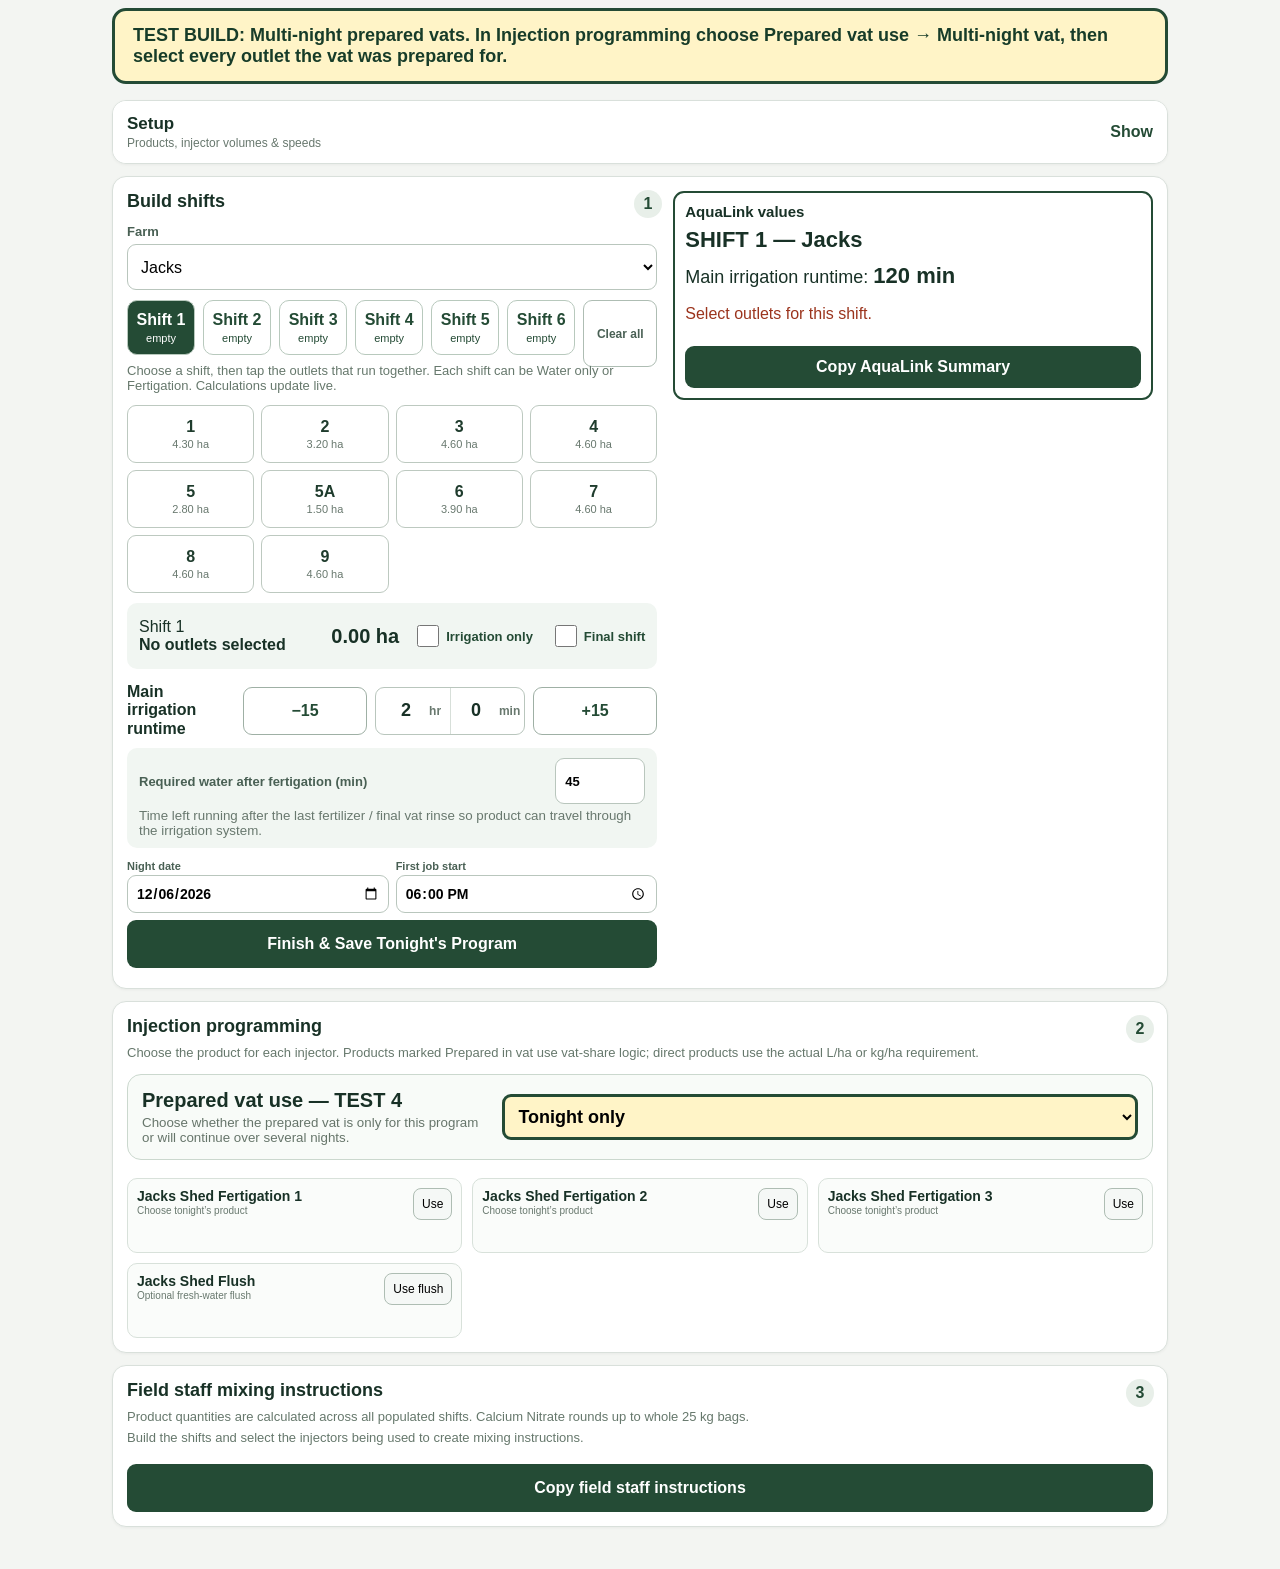
==== commit 03bee812: "Add files via upload" ====
--- a/quick-planner.html
+++ b/quick-planner.html
@@ -1,10 +1,10 @@
-<!doctype html><html lang="en"><head><meta charset="utf-8"><meta name="viewport" content="width=device-width,initial-scale=1,viewport-fit=cover"><meta name="theme-color" content="#244B35"><title>MULTI-NIGHT VAT TEST 2 — Quick Runtime Planner</title><link rel="stylesheet" href="quick.css?v=mnv-test-2-20261001"></head><body>
-<header><div class="brand">DD Produce</div><div><h1>Quick Runtime Planner</h1><p>Shifts → vat share → injector runtimes → AquaLink</p></div><div style="margin-left:auto;padding:10px 16px;border:3px solid #244B35;border-radius:12px;background:#fff4c7;color:#244B35;font-weight:900;font-size:18px;white-space:nowrap">MULTI-NIGHT VAT TEST 2</div></header><main><div style="margin:0 0 16px;padding:14px 18px;border:3px solid #244B35;border-radius:14px;background:#fff4c7;color:#173c29;font-size:18px;font-weight:800">TEST BUILD: Multi-night prepared vats. In Injection programming choose <b>Prepared vat use → Multi-night vat</b>, then select every outlet the vat was prepared for.</div>
+<!doctype html><html lang="en"><head><meta charset="utf-8"><meta name="viewport" content="width=device-width,initial-scale=1,viewport-fit=cover"><meta name="theme-color" content="#244B35"><title>MULTI-NIGHT VAT TEST 4 — WATER → FERTIGATION FIX — Quick Runtime Planner</title><link rel="stylesheet" href="quick.css?v=mnv-test-2-20261001"></head><body>
+<header><div class="brand">DD Produce</div><div><h1>Quick Runtime Planner</h1><p>Shifts → vat share → injector runtimes → AquaLink</p></div><div style="margin-left:auto;padding:10px 16px;border:3px solid #244B35;border-radius:12px;background:#fff4c7;color:#244B35;font-weight:900;font-size:18px;white-space:nowrap">MULTI-NIGHT VAT TEST 4 — WATER → FERTIGATION FIX</div></header><main><div style="margin:0 0 16px;padding:14px 18px;border:3px solid #244B35;border-radius:14px;background:#fff4c7;color:#173c29;font-size:18px;font-weight:800">TEST BUILD: Multi-night prepared vats. In Injection programming choose <b>Prepared vat use → Multi-night vat</b>, then select every outlet the vat was prepared for.</div>
 <section class="card setupCard"><button id="setupToggle" class="setupToggle"><span><strong>Setup</strong><small>Products, injector volumes & speeds</small></span><b>Show</b></button><div id="setupPanel" class="setupPanel"><div class="setupProducts"><h2>Products</h2><p class="hint">Add products once, then choose them on any injector.</p><div id="productSetup"></div><button id="addProduct" class="secondary">+ Add product</button></div><h2>Injectors</h2><p class="hint">Physical injector settings. Product can be changed for tonight without changing the injector.</p><div id="setupInjectors"></div></div></section>
 <section class="card plannerCard"><div class="step">1</div><div class="outletPane"><h2>Build shifts</h2><label>Farm</label><select id="farm"></select><div class="shiftTabsRow"><div id="shiftTabs" class="shiftTabs"></div><button id="clearShifts" class="clearShiftsCompact" type="button">Clear all</button></div><p class="hint">Choose a shift, then tap the outlets that run together. Each shift can be Water only or Fertigation. Calculations update live.</p><div id="outlets" class="outlets"></div><div id="shiftSummary" class="shiftSummary"></div><div class="irrigationCtl"><b>Main irrigation runtime</b><button id="rtMinus" class="secondary">−15</button><div class="durationInput" aria-label="Irrigation duration"><label><input id="rtHours" type="number" inputmode="numeric" min="0" max="23" step="1" value="2"><span>hr</span></label><label><input id="rtMinutes" type="number" inputmode="numeric" min="0" max="59" step="1" value="0"><span>min</span></label></div><button id="rtPlus" class="secondary">+15</button></div><div class="postWaterCtl"><label>Required water after fertigation (min)<input id="postWater" type="number" min="0" step="5" value="45"></label><small>Time left running after the last fertilizer / final vat rinse so product can travel through the irrigation system.</small></div><div class="quickSaveBar"><div class="quickSaveMeta"><label>Night date<input id="saveNightDate" type="date"></label><label>First job start<input id="saveStartTime" type="time" value="18:00"></label></div><button id="finishSave" class="primary finishSaveTop">Finish &amp; Save Tonight's Program</button><div id="saveStatus" class="saveStatusInline"></div></div></div><aside class="inlineResult"><h3>AquaLink values</h3><div id="result"></div><button id="copy" class="primary">Copy AquaLink Summary</button></aside></section>
 <section class="card"><div class="step">2</div><h2>Injection programming</h2><p class="hint">Choose the product for each injector. Products marked Prepared in vat use vat-share logic; direct products use the actual L/ha or kg/ha requirement.</p>
-<div class="quickVatMode" id="quickVatMode"><div class="quickVatModeHead"><div><strong style="font-size:20px">Prepared vat use — TEST 2</strong><small>Choose whether the prepared vat is only for this program or will continue over several nights.</small></div><select id="vatUseMode" style="border:3px solid #244B35;background:#fff4c7;font-size:18px"><option value="tonight">Tonight only</option><option value="multi">Multi-night vat</option></select></div><div id="multiVatPanel" class="multiVatPanel hidden"><div class="multiVatTitle"><div><strong>Outlets this multi-night vat is prepared for</strong><small>Select every outlet that will receive a share of this vat, even if it will be fertigated on another night.</small></div><div id="multiVatCount" class="multiVatCount">0 outlets · 0.00 ha</div></div><div id="multiVatOutlets" class="multiVatOutlets"></div><div id="multiVatStatus" class="multiVatStatus"></div></div></div>
+<div class="quickVatMode" id="quickVatMode"><div class="quickVatModeHead"><div><strong style="font-size:20px">Prepared vat use — TEST 4</strong><small>Choose whether the prepared vat is only for this program or will continue over several nights.</small></div><select id="vatUseMode" style="border:3px solid #244B35;background:#fff4c7;font-size:18px"><option value="tonight">Tonight only</option><option value="multi">Multi-night vat</option></select></div><div id="multiVatPanel" class="multiVatPanel hidden"><div class="multiVatTitle"><div><strong>Outlets this multi-night vat is prepared for</strong><small>Select every outlet that will receive a share of this vat, even if it will be fertigated on another night.</small></div><div id="multiVatCount" class="multiVatCount">0 outlets · 0.00 ha</div></div><div id="multiVatOutlets" class="multiVatOutlets"></div><div id="multiVatStatus" class="multiVatStatus"></div></div></div>
 <div id="injectors"></div><div id="injectionOrderBox" class="injectionOrderBox"></div></section>
 <section class="card fieldStaffCard"><div class="step">3</div><h2>Field staff mixing instructions</h2><p class="hint">Product quantities are calculated across all populated shifts. Calcium Nitrate rounds up to whole 25 kg bags.</p><div id="fieldStaffResult"></div><button id="copyFieldStaff" class="primary">Copy field staff instructions</button></section>
 
-</main><script src="quick.js?v=mnv-test-2-20261001"></script></body></html>
+</main><script src="quick.js?v=mnv-test-4-20261001-2245"></script></body></html>
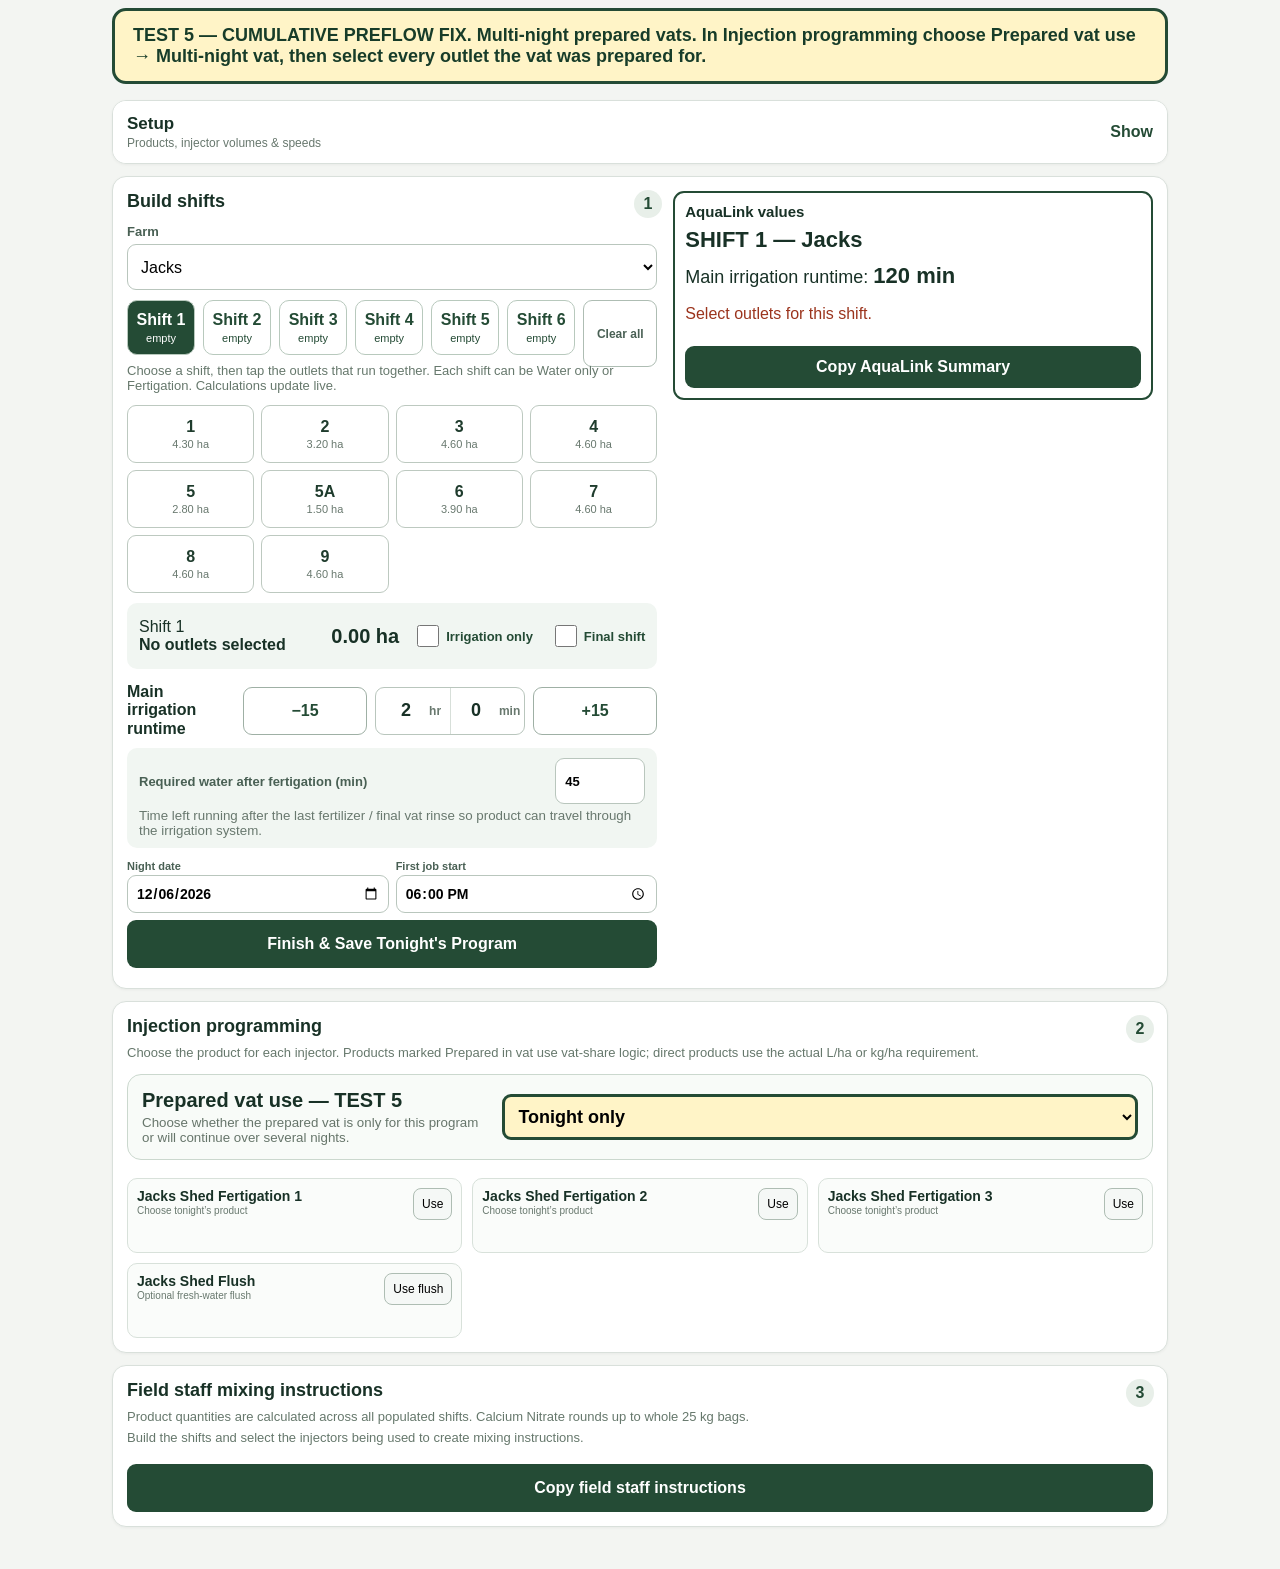
==== commit 6c8b9a1d: "Add files via upload" ====
--- a/quick-planner.html
+++ b/quick-planner.html
@@ -1,10 +1,10 @@
-<!doctype html><html lang="en"><head><meta charset="utf-8"><meta name="viewport" content="width=device-width,initial-scale=1,viewport-fit=cover"><meta name="theme-color" content="#244B35"><title>MULTI-NIGHT VAT TEST 4 — WATER → FERTIGATION FIX — Quick Runtime Planner</title><link rel="stylesheet" href="quick.css?v=mnv-test-2-20261001"></head><body>
-<header><div class="brand">DD Produce</div><div><h1>Quick Runtime Planner</h1><p>Shifts → vat share → injector runtimes → AquaLink</p></div><div style="margin-left:auto;padding:10px 16px;border:3px solid #244B35;border-radius:12px;background:#fff4c7;color:#244B35;font-weight:900;font-size:18px;white-space:nowrap">MULTI-NIGHT VAT TEST 4 — WATER → FERTIGATION FIX</div></header><main><div style="margin:0 0 16px;padding:14px 18px;border:3px solid #244B35;border-radius:14px;background:#fff4c7;color:#173c29;font-size:18px;font-weight:800">TEST BUILD: Multi-night prepared vats. In Injection programming choose <b>Prepared vat use → Multi-night vat</b>, then select every outlet the vat was prepared for.</div>
+<!doctype html><html lang="en"><head><meta charset="utf-8"><meta name="viewport" content="width=device-width,initial-scale=1,viewport-fit=cover"><meta name="theme-color" content="#244B35"><title>MULTI-NIGHT VAT TEST 5 — CUMULATIVE PREFLOW FIX — Quick Runtime Planner</title><link rel="stylesheet" href="quick.css?v=mnv-test-5-20261002-2017"></head><body>
+<header><div class="brand">DD Produce</div><div><h1>Quick Runtime Planner</h1><p>Shifts → vat share → injector runtimes → AquaLink</p></div><div style="margin-left:auto;padding:10px 16px;border:3px solid #244B35;border-radius:12px;background:#fff4c7;color:#244B35;font-weight:900;font-size:18px;white-space:nowrap">MULTI-NIGHT VAT TEST 5 — CUMULATIVE PREFLOW FIX</div></header><main><div style="margin:0 0 16px;padding:14px 18px;border:3px solid #244B35;border-radius:14px;background:#fff4c7;color:#173c29;font-size:18px;font-weight:800">TEST 5 — CUMULATIVE PREFLOW FIX. Multi-night prepared vats. In Injection programming choose <b>Prepared vat use → Multi-night vat</b>, then select every outlet the vat was prepared for.</div>
 <section class="card setupCard"><button id="setupToggle" class="setupToggle"><span><strong>Setup</strong><small>Products, injector volumes & speeds</small></span><b>Show</b></button><div id="setupPanel" class="setupPanel"><div class="setupProducts"><h2>Products</h2><p class="hint">Add products once, then choose them on any injector.</p><div id="productSetup"></div><button id="addProduct" class="secondary">+ Add product</button></div><h2>Injectors</h2><p class="hint">Physical injector settings. Product can be changed for tonight without changing the injector.</p><div id="setupInjectors"></div></div></section>
 <section class="card plannerCard"><div class="step">1</div><div class="outletPane"><h2>Build shifts</h2><label>Farm</label><select id="farm"></select><div class="shiftTabsRow"><div id="shiftTabs" class="shiftTabs"></div><button id="clearShifts" class="clearShiftsCompact" type="button">Clear all</button></div><p class="hint">Choose a shift, then tap the outlets that run together. Each shift can be Water only or Fertigation. Calculations update live.</p><div id="outlets" class="outlets"></div><div id="shiftSummary" class="shiftSummary"></div><div class="irrigationCtl"><b>Main irrigation runtime</b><button id="rtMinus" class="secondary">−15</button><div class="durationInput" aria-label="Irrigation duration"><label><input id="rtHours" type="number" inputmode="numeric" min="0" max="23" step="1" value="2"><span>hr</span></label><label><input id="rtMinutes" type="number" inputmode="numeric" min="0" max="59" step="1" value="0"><span>min</span></label></div><button id="rtPlus" class="secondary">+15</button></div><div class="postWaterCtl"><label>Required water after fertigation (min)<input id="postWater" type="number" min="0" step="5" value="45"></label><small>Time left running after the last fertilizer / final vat rinse so product can travel through the irrigation system.</small></div><div class="quickSaveBar"><div class="quickSaveMeta"><label>Night date<input id="saveNightDate" type="date"></label><label>First job start<input id="saveStartTime" type="time" value="18:00"></label></div><button id="finishSave" class="primary finishSaveTop">Finish &amp; Save Tonight's Program</button><div id="saveStatus" class="saveStatusInline"></div></div></div><aside class="inlineResult"><h3>AquaLink values</h3><div id="result"></div><button id="copy" class="primary">Copy AquaLink Summary</button></aside></section>
 <section class="card"><div class="step">2</div><h2>Injection programming</h2><p class="hint">Choose the product for each injector. Products marked Prepared in vat use vat-share logic; direct products use the actual L/ha or kg/ha requirement.</p>
-<div class="quickVatMode" id="quickVatMode"><div class="quickVatModeHead"><div><strong style="font-size:20px">Prepared vat use — TEST 4</strong><small>Choose whether the prepared vat is only for this program or will continue over several nights.</small></div><select id="vatUseMode" style="border:3px solid #244B35;background:#fff4c7;font-size:18px"><option value="tonight">Tonight only</option><option value="multi">Multi-night vat</option></select></div><div id="multiVatPanel" class="multiVatPanel hidden"><div class="multiVatTitle"><div><strong>Outlets this multi-night vat is prepared for</strong><small>Select every outlet that will receive a share of this vat, even if it will be fertigated on another night.</small></div><div id="multiVatCount" class="multiVatCount">0 outlets · 0.00 ha</div></div><div id="multiVatOutlets" class="multiVatOutlets"></div><div id="multiVatStatus" class="multiVatStatus"></div></div></div>
+<div class="quickVatMode" id="quickVatMode"><div class="quickVatModeHead"><div><strong style="font-size:20px">Prepared vat use — TEST 5</strong><small>Choose whether the prepared vat is only for this program or will continue over several nights.</small></div><select id="vatUseMode" style="border:3px solid #244B35;background:#fff4c7;font-size:18px"><option value="tonight">Tonight only</option><option value="multi">Multi-night vat</option></select></div><div id="multiVatPanel" class="multiVatPanel hidden"><div class="multiVatTitle"><div><strong>Outlets this multi-night vat is prepared for</strong><small>Select every outlet that will receive a share of this vat, even if it will be fertigated on another night.</small></div><div id="multiVatCount" class="multiVatCount">0 outlets · 0.00 ha</div></div><div id="multiVatOutlets" class="multiVatOutlets"></div><div id="multiVatStatus" class="multiVatStatus"></div></div></div>
 <div id="injectors"></div><div id="injectionOrderBox" class="injectionOrderBox"></div></section>
 <section class="card fieldStaffCard"><div class="step">3</div><h2>Field staff mixing instructions</h2><p class="hint">Product quantities are calculated across all populated shifts. Calcium Nitrate rounds up to whole 25 kg bags.</p><div id="fieldStaffResult"></div><button id="copyFieldStaff" class="primary">Copy field staff instructions</button></section>
 
-</main><script src="quick.js?v=mnv-test-4-20261001-2245"></script></body></html>
+</main><script src="quick.js?v=mnv-test-5-20261002-2017"></script></body></html>
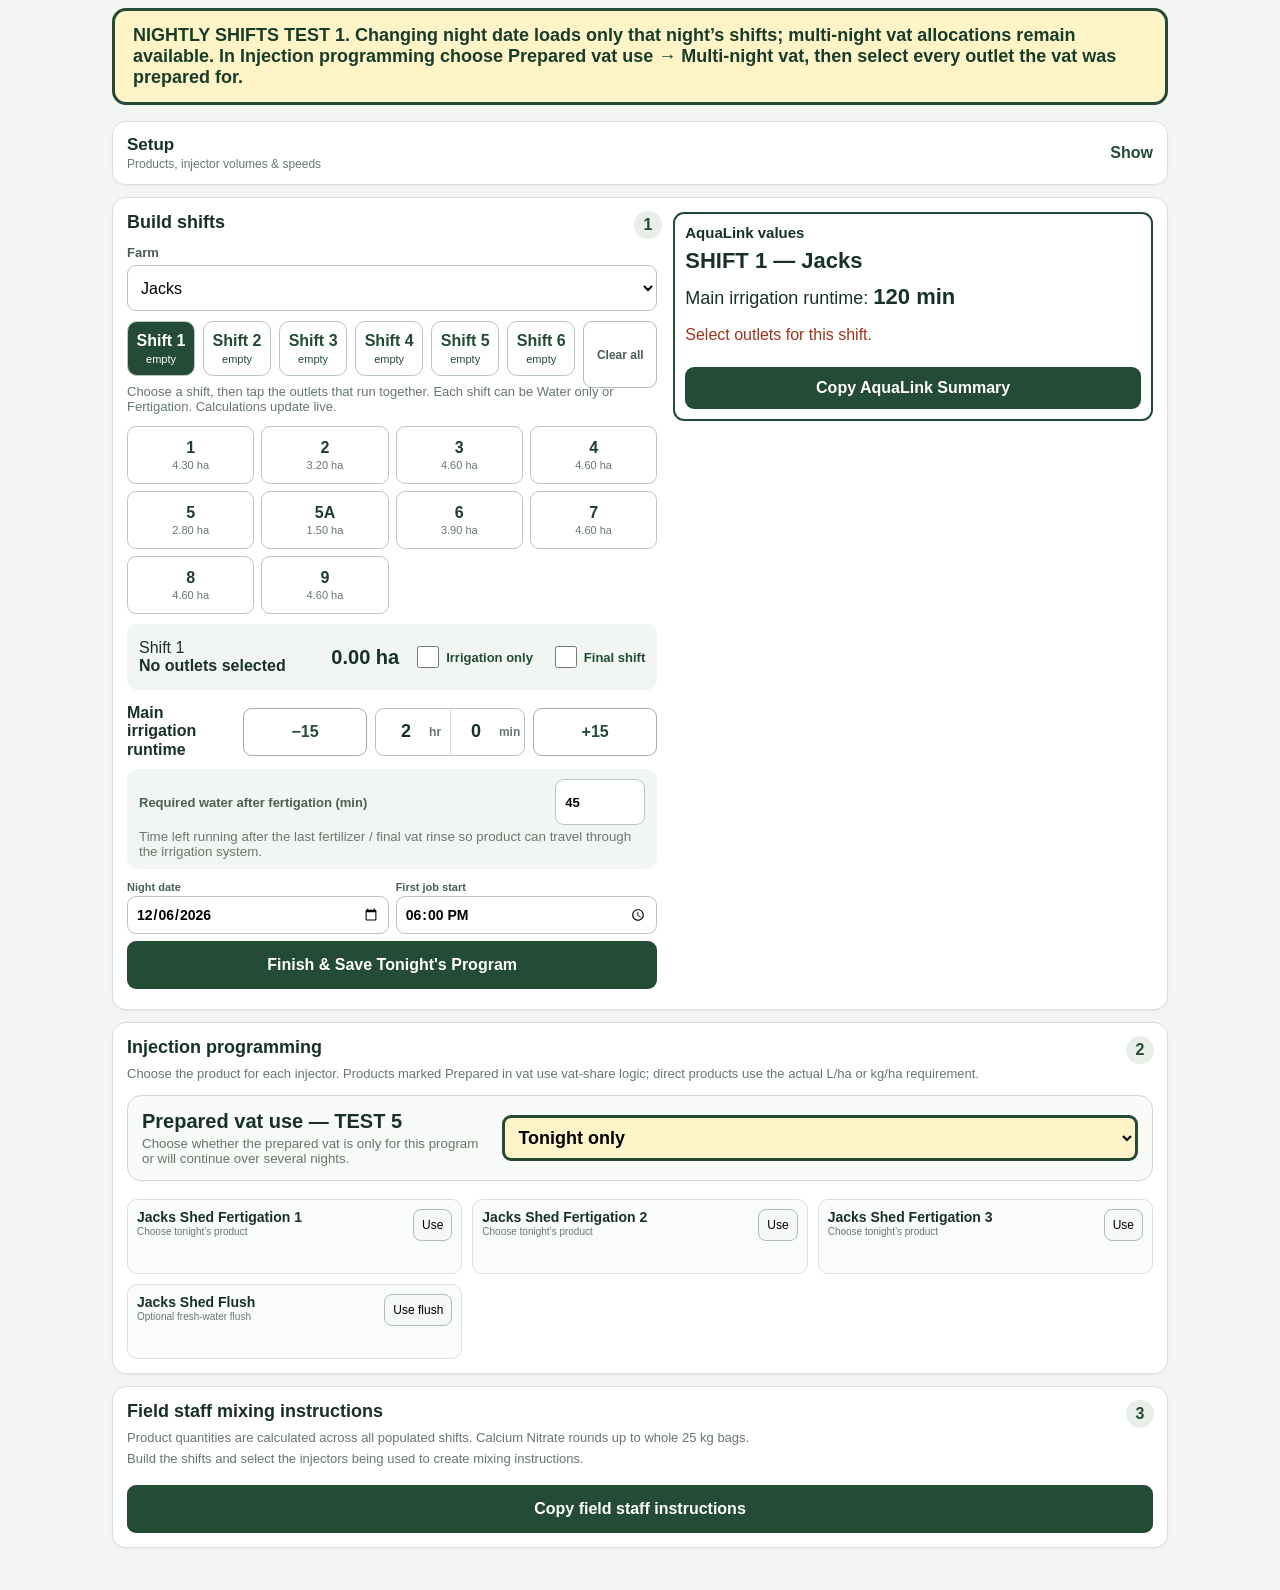
==== commit 1bcb823b: "Add files via upload" ====
--- a/quick-planner.html
+++ b/quick-planner.html
@@ -1,5 +1,5 @@
-<!doctype html><html lang="en"><head><meta charset="utf-8"><meta name="viewport" content="width=device-width,initial-scale=1,viewport-fit=cover"><meta name="theme-color" content="#244B35"><title>MULTI-NIGHT VAT TEST 5 — CUMULATIVE PREFLOW FIX — Quick Runtime Planner</title><link rel="stylesheet" href="quick.css?v=mnv-test-5-20261002-2017"></head><body>
-<header><div class="brand">DD Produce</div><div><h1>Quick Runtime Planner</h1><p>Shifts → vat share → injector runtimes → AquaLink</p></div><div style="margin-left:auto;padding:10px 16px;border:3px solid #244B35;border-radius:12px;background:#fff4c7;color:#244B35;font-weight:900;font-size:18px;white-space:nowrap">MULTI-NIGHT VAT TEST 5 — CUMULATIVE PREFLOW FIX</div></header><main><div style="margin:0 0 16px;padding:14px 18px;border:3px solid #244B35;border-radius:14px;background:#fff4c7;color:#173c29;font-size:18px;font-weight:800">TEST 5 — CUMULATIVE PREFLOW FIX. Multi-night prepared vats. In Injection programming choose <b>Prepared vat use → Multi-night vat</b>, then select every outlet the vat was prepared for.</div>
+<!doctype html><html lang="en"><head><meta charset="utf-8"><meta name="viewport" content="width=device-width,initial-scale=1,viewport-fit=cover"><meta name="theme-color" content="#244B35"><title>NIGHTLY SHIFTS TEST 1 — Quick Runtime Planner</title><link rel="stylesheet" href="quick.css?v=mnv-test-5-20261002-2017"></head><body>
+<header><div class="brand">DD Produce</div><div><h1>Quick Runtime Planner</h1><p>Shifts → vat share → injector runtimes → AquaLink</p></div><div style="margin-left:auto;padding:10px 16px;border:3px solid #244B35;border-radius:12px;background:#fff4c7;color:#244B35;font-weight:900;font-size:18px;white-space:nowrap">NIGHTLY SHIFTS TEST 1</div></header><main><div style="margin:0 0 16px;padding:14px 18px;border:3px solid #244B35;border-radius:14px;background:#fff4c7;color:#173c29;font-size:18px;font-weight:800">NIGHTLY SHIFTS TEST 1. Changing night date loads only that night’s shifts; multi-night vat allocations remain available. In Injection programming choose <b>Prepared vat use → Multi-night vat</b>, then select every outlet the vat was prepared for.</div>
 <section class="card setupCard"><button id="setupToggle" class="setupToggle"><span><strong>Setup</strong><small>Products, injector volumes & speeds</small></span><b>Show</b></button><div id="setupPanel" class="setupPanel"><div class="setupProducts"><h2>Products</h2><p class="hint">Add products once, then choose them on any injector.</p><div id="productSetup"></div><button id="addProduct" class="secondary">+ Add product</button></div><h2>Injectors</h2><p class="hint">Physical injector settings. Product can be changed for tonight without changing the injector.</p><div id="setupInjectors"></div></div></section>
 <section class="card plannerCard"><div class="step">1</div><div class="outletPane"><h2>Build shifts</h2><label>Farm</label><select id="farm"></select><div class="shiftTabsRow"><div id="shiftTabs" class="shiftTabs"></div><button id="clearShifts" class="clearShiftsCompact" type="button">Clear all</button></div><p class="hint">Choose a shift, then tap the outlets that run together. Each shift can be Water only or Fertigation. Calculations update live.</p><div id="outlets" class="outlets"></div><div id="shiftSummary" class="shiftSummary"></div><div class="irrigationCtl"><b>Main irrigation runtime</b><button id="rtMinus" class="secondary">−15</button><div class="durationInput" aria-label="Irrigation duration"><label><input id="rtHours" type="number" inputmode="numeric" min="0" max="23" step="1" value="2"><span>hr</span></label><label><input id="rtMinutes" type="number" inputmode="numeric" min="0" max="59" step="1" value="0"><span>min</span></label></div><button id="rtPlus" class="secondary">+15</button></div><div class="postWaterCtl"><label>Required water after fertigation (min)<input id="postWater" type="number" min="0" step="5" value="45"></label><small>Time left running after the last fertilizer / final vat rinse so product can travel through the irrigation system.</small></div><div class="quickSaveBar"><div class="quickSaveMeta"><label>Night date<input id="saveNightDate" type="date"></label><label>First job start<input id="saveStartTime" type="time" value="18:00"></label></div><button id="finishSave" class="primary finishSaveTop">Finish &amp; Save Tonight's Program</button><div id="saveStatus" class="saveStatusInline"></div></div></div><aside class="inlineResult"><h3>AquaLink values</h3><div id="result"></div><button id="copy" class="primary">Copy AquaLink Summary</button></aside></section>
 <section class="card"><div class="step">2</div><h2>Injection programming</h2><p class="hint">Choose the product for each injector. Products marked Prepared in vat use vat-share logic; direct products use the actual L/ha or kg/ha requirement.</p>
@@ -7,4 +7,4 @@
 <div id="injectors"></div><div id="injectionOrderBox" class="injectionOrderBox"></div></section>
 <section class="card fieldStaffCard"><div class="step">3</div><h2>Field staff mixing instructions</h2><p class="hint">Product quantities are calculated across all populated shifts. Calcium Nitrate rounds up to whole 25 kg bags.</p><div id="fieldStaffResult"></div><button id="copyFieldStaff" class="primary">Copy field staff instructions</button></section>
 
-</main><script src="quick.js?v=mnv-test-5-20261002-2017"></script></body></html>
+</main><script src="quick.js?v=nightly-shifts-test-1"></script></body></html>
